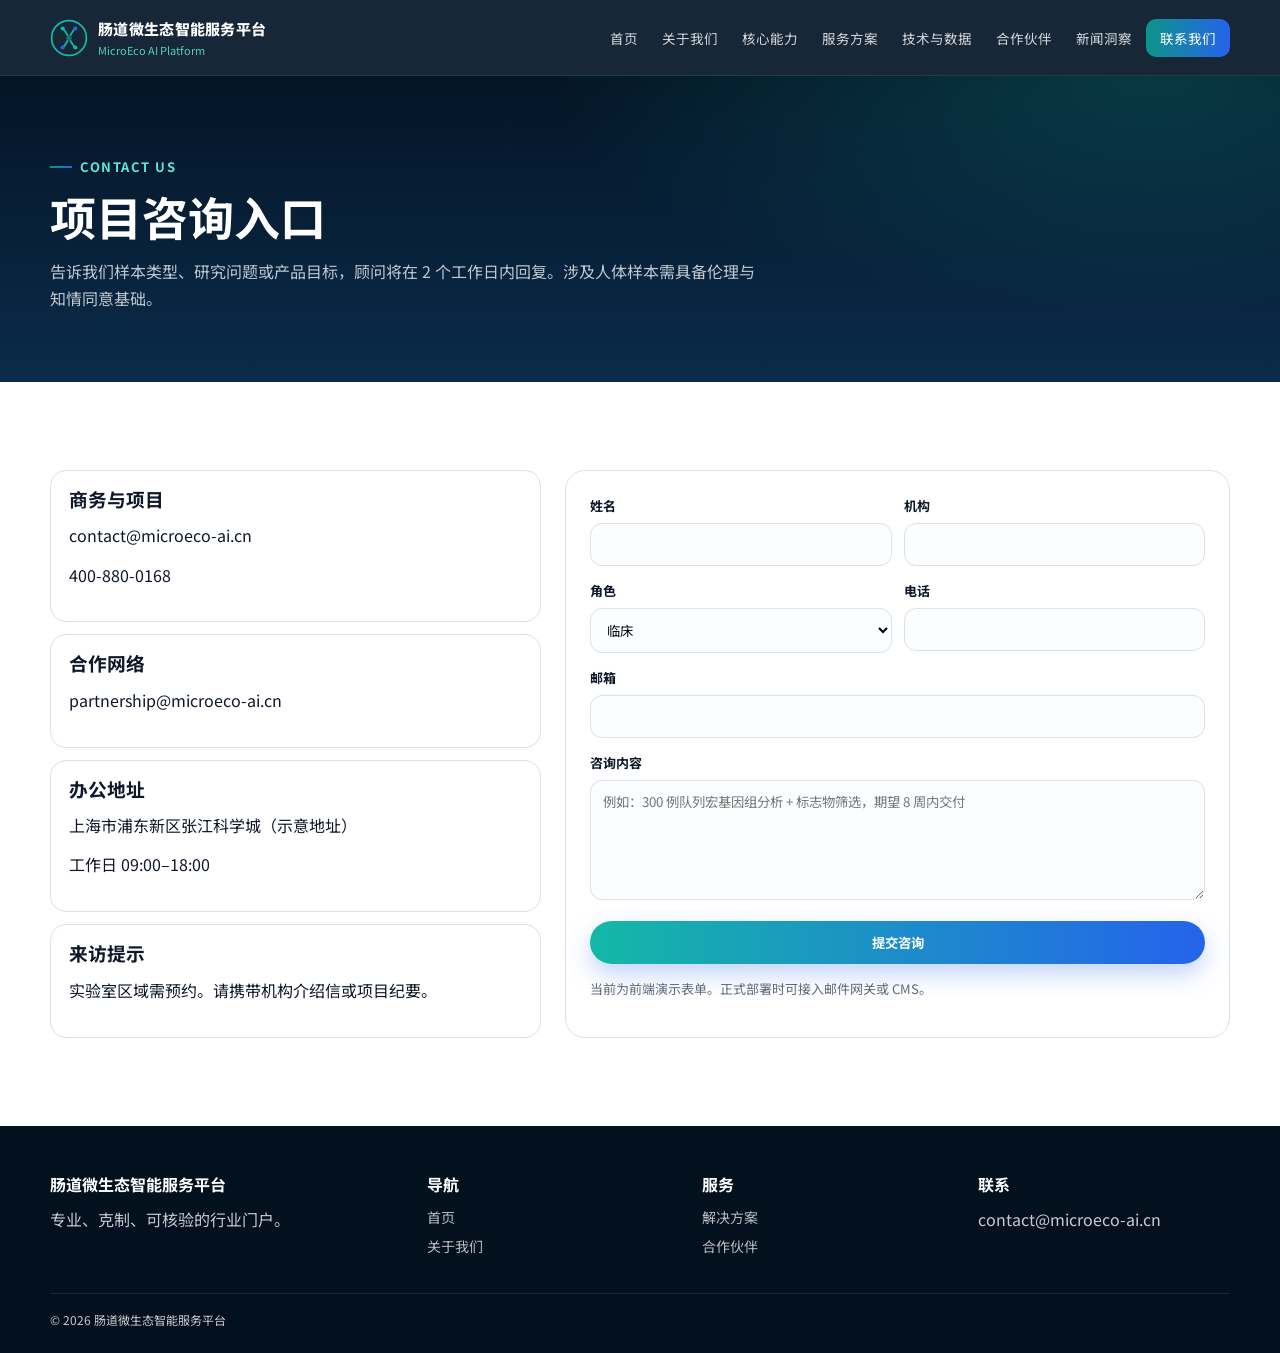
==== contact.html @ e9643767 "Add files via upload" ====
<!DOCTYPE html>
<html lang="zh-CN">
<head>
  <meta charset="UTF-8">
  <meta name="viewport" content="width=device-width, initial-scale=1.0">
  <title>联系我们 | 肠道微生态智能服务平台</title>
  <link rel="icon" href="assets/logo.svg">
  <link rel="preconnect" href="https://fonts.googleapis.com">
  <link href="https://fonts.googleapis.com/css2?family=Noto+Sans+SC:wght@400;500;700;800&display=swap" rel="stylesheet">
  <link rel="stylesheet" href="css/style.css">
</head>
<body data-page="contact">
  <header class="site-header">
    <div class="container nav">
      <a class="brand" href="index.html">
        <img src="assets/logo.svg" alt="平台标识">
        <span>
          <div class="brand-name">肠道微生态智能服务平台</div>
          <div class="brand-sub">MicroEco AI Platform</div>
        </span>
      </a>
      <button class="nav-toggle" aria-label="打开菜单"><span></span><span></span><span></span></button>
      <nav class="nav-links">
        <a href="index.html" data-page="home">首页</a>
        <a href="about.html" data-page="about">关于我们</a>
        <a href="capabilities.html" data-page="capabilities">核心能力</a>
        <a href="services.html" data-page="services">服务方案</a>
        <a href="technology.html" data-page="technology">技术与数据</a>
        <a href="partnerships.html" data-page="partnerships">合作伙伴</a>
        <a href="news.html" data-page="news">新闻洞察</a>
        <a href="contact.html" data-page="contact" class="nav-cta">联系我们</a>
      </nav>
    </div>
  </header>

  <section class="page-hero">
    <div class="container">
      <div class="eyebrow" style="color:#5eead4">Contact Us</div>
      <h1>项目咨询入口</h1>
      <p>告诉我们样本类型、研究问题或产品目标，顾问将在 2 个工作日内回复。涉及人体样本需具备伦理与知情同意基础。</p>
    </div>
  </section>

  <section class="section">
    <div class="container contact-grid">
      <div class="info-list">
        <div class="info-item"><h3>商务与项目</h3><p>contact@microeco-ai.cn</p><p>400-880-0168</p></div>
        <div class="info-item"><h3>合作网络</h3><p>partnership@microeco-ai.cn</p></div>
        <div class="info-item"><h3>办公地址</h3><p>上海市浦东新区张江科学城（示意地址）</p><p>工作日 09:00–18:00</p></div>
        <div class="info-item"><h3>来访提示</h3><p>实验室区域需预约。请携带机构介绍信或项目纪要。</p></div>
      </div>
      <form class="form" data-fake>
        <div class="form-row">
          <div><label>姓名</label><input name="name" required></div>
          <div><label>机构</label><input name="org" required></div>
        </div>
        <div class="form-row">
          <div><label>角色</label>
            <select name="role">
              <option>临床</option>
              <option>科研</option>
              <option>企业</option>
              <option>大健康</option>
            </select>
          </div>
          <div><label>电话</label><input name="phone" required></div>
        </div>
        <div><label>邮箱</label><input type="email" name="email" required></div>
        <div><label>咨询内容</label><textarea name="msg" required placeholder="例如：300 例队列宏基因组分析 + 标志物筛选，期望 8 周内交付"></textarea></div>
        <button class="btn btn-primary" type="submit">提交咨询</button>
        <p class="form-note">当前为前端演示表单。正式部署时可接入邮件网关或 CMS。</p>
      </form>
    </div>
  </section>

  <div class="toast" id="toast"></div>
  <footer class="site-footer">
    <div class="container footer-grid">
      <div><h4>肠道微生态智能服务平台</h4><p>专业、克制、可核验的行业门户。</p></div>
      <div><h4>导航</h4><a href="index.html">首页</a><a href="about.html">关于我们</a></div>
      <div><h4>服务</h4><a href="services.html">解决方案</a><a href="partnerships.html">合作伙伴</a></div>
      <div><h4>联系</h4><p>contact@microeco-ai.cn</p></div>
    </div>
    <div class="container copy">© 2026 肠道微生态智能服务平台</div>
  </footer>
  <script src="js/main.js"></script>
</body>
</html>
---- css/style.css ----
:root {
  --navy: #041526;
  --navy-2: #0a2744;
  --ink: #0f172a;
  --muted: #5b6b7c;
  --line: #d7e2ec;
  --paper: #f3f7fb;
  --white: #ffffff;
  --teal: #0d9488;
  --teal-2: #14b8a6;
  --blue: #2563eb;
  --mint: #5eead4;
  --gold: #f59e0b;
  --shadow: 0 18px 50px rgba(4, 21, 38, 0.12);
  --radius: 18px;
  --max: 1180px;
  --nav-h: 76px;
}

* { box-sizing: border-box; }
html { scroll-behavior: smooth; }
body {
  margin: 0;
  font-family: "Noto Sans SC", "PingFang SC", "Microsoft YaHei", sans-serif;
  color: var(--ink);
  background: var(--white);
  line-height: 1.7;
}
img { max-width: 100%; display: block; }
a { color: inherit; text-decoration: none; }
button, input, textarea, select { font-family: inherit; }
h1, h2, h3, h4 { margin: 0 0 12px; line-height: 1.25; font-weight: 700; }
p { margin: 0 0 12px; }
ul { margin: 0; padding: 0; list-style: none; }

.container { width: min(var(--max), calc(100% - 40px)); margin: 0 auto; }
.section { padding: 88px 0; }
.section.alt { background: var(--paper); }
.eyebrow {
  display: inline-flex;
  align-items: center;
  gap: 8px;
  color: var(--teal);
  font-size: 13px;
  font-weight: 700;
  letter-spacing: 0.12em;
  text-transform: uppercase;
  margin-bottom: 10px;
}
.eyebrow::before {
  content: "";
  width: 22px;
  height: 2px;
  background: linear-gradient(90deg, var(--teal), var(--blue));
}
.lead { color: var(--muted); font-size: 16px; max-width: 720px; }

.site-header {
  position: sticky;
  top: 0;
  z-index: 50;
  height: var(--nav-h);
  background: rgba(4, 21, 38, 0.92);
  backdrop-filter: blur(16px);
  border-bottom: 1px solid rgba(94, 234, 212, 0.12);
}
.nav {
  height: var(--nav-h);
  display: flex;
  align-items: center;
  justify-content: space-between;
  gap: 18px;
}
.brand {
  display: flex;
  align-items: center;
  gap: 10px;
  color: #fff;
  min-width: 210px;
}
.brand img { width: 38px; height: 38px; }
.brand-name { font-weight: 800; font-size: 15px; letter-spacing: 0.02em; }
.brand-sub { font-size: 11px; color: var(--mint); opacity: 0.85; }

.nav-links {
  display: flex;
  align-items: center;
  gap: 4px;
}
.nav-links a {
  color: rgba(255,255,255,0.82);
  font-size: 13.5px;
  padding: 8px 10px;
  border-radius: 10px;
  white-space: nowrap;
}
.nav-links a:hover,
.nav-links a.active {
  color: #fff;
  background: rgba(20, 184, 166, 0.18);
}
.nav-cta {
  background: linear-gradient(90deg, var(--teal), var(--blue)) !important;
  color: #fff !important;
  padding: 8px 14px !important;
}
.nav-toggle {
  display: none;
  width: 42px;
  height: 42px;
  border: 1px solid rgba(255,255,255,0.2);
  background: transparent;
  border-radius: 10px;
  cursor: pointer;
}
.nav-toggle span {
  display: block;
  width: 18px;
  height: 2px;
  background: #fff;
  margin: 5px auto;
}

.hero {
  position: relative;
  overflow: hidden;
  background:
    radial-gradient(900px 420px at 85% 10%, rgba(37, 99, 235, 0.28), transparent 55%),
    radial-gradient(700px 380px at 10% 80%, rgba(13, 148, 136, 0.28), transparent 50%),
    linear-gradient(180deg, #041526 0%, #082844 100%);
  color: #fff;
  min-height: 86vh;
  display: flex;
  align-items: center;
  padding: 70px 0 90px;
}
.hero canvas {
  position: absolute;
  inset: 0;
  width: 100%;
  height: 100%;
  opacity: 0.45;
}
.hero-grid {
  position: relative;
  z-index: 1;
  display: grid;
  grid-template-columns: 1.15fr 0.85fr;
  gap: 48px;
  align-items: center;
}
.hero h1 {
  font-size: clamp(32px, 4.6vw, 56px);
  letter-spacing: -0.03em;
  margin: 8px 0 18px;
}
.hero p { color: rgba(255,255,255,0.78); font-size: 17px; }
.hero-actions { display: flex; gap: 12px; margin-top: 28px; flex-wrap: wrap; }
.btn {
  display: inline-flex;
  align-items: center;
  justify-content: center;
  gap: 8px;
  border: 0;
  border-radius: 999px;
  padding: 12px 22px;
  font-weight: 700;
  cursor: pointer;
  transition: transform .2s ease, box-shadow .2s ease;
}
.btn:hover { transform: translateY(-2px); }
.btn-primary {
  color: #fff;
  background: linear-gradient(90deg, var(--teal-2), var(--blue));
  box-shadow: 0 10px 24px rgba(37, 99, 235, 0.28);
}
.btn-ghost {
  color: #fff;
  background: transparent;
  border: 1px solid rgba(255,255,255,0.28);
}
.btn-outline {
  color: var(--navy);
  background: #fff;
  border: 1px solid var(--line);
}

.hero-panel {
  background: rgba(255,255,255,0.06);
  border: 1px solid rgba(255,255,255,0.12);
  border-radius: 24px;
  padding: 22px;
  backdrop-filter: blur(10px);
}
.orbit {
  height: 320px;
  position: relative;
  display: grid;
  place-items: center;
}
.orbit-core {
  width: 92px;
  height: 92px;
  border-radius: 50%;
  background: radial-gradient(circle, #5eead4, #2563eb);
  display: grid;
  place-items: center;
  font-weight: 800;
  box-shadow: 0 0 40px rgba(94, 234, 212, 0.45);
  z-index: 2;
}
.orbit-ring {
  position: absolute;
  border: 1px dashed rgba(255,255,255,0.18);
  border-radius: 50%;
  animation: spin 22s linear infinite;
}
.orbit-ring.r1 { width: 170px; height: 170px; }
.orbit-ring.r2 { width: 250px; height: 250px; animation-duration: 32s; animation-direction: reverse; }
.node {
  position: absolute;
  width: 74px;
  padding: 8px 6px;
  border-radius: 12px;
  background: rgba(4, 21, 38, 0.75);
  border: 1px solid rgba(94, 234, 212, 0.3);
  font-size: 12px;
  text-align: center;
}
.r1 .node:nth-child(1) { top: -12px; left: 48px; }
.r1 .node:nth-child(2) { bottom: -8px; right: 18px; }
.r2 .node:nth-child(1) { top: 18px; right: -10px; }
.r2 .node:nth-child(2) { bottom: 28px; left: -16px; }
.r2 .node:nth-child(3) { top: 110px; right: -28px; }
@keyframes spin { to { transform: rotate(360deg); } }

.stats {
  display: grid;
  grid-template-columns: repeat(4, 1fr);
  gap: 18px;
  margin-top: -42px;
  position: relative;
  z-index: 2;
}
.stat-card {
  background: #fff;
  border-radius: var(--radius);
  padding: 22px;
  box-shadow: var(--shadow);
  border: 1px solid #e8f0f6;
}
.stat-card b {
  display: block;
  font-size: 32px;
  color: var(--navy);
  letter-spacing: -0.03em;
}
.stat-card span { color: var(--muted); font-size: 13px; }

.cards-5, .cards-4, .cards-3, .cards-2 {
  display: grid;
  gap: 18px;
}
.cards-5 { grid-template-columns: repeat(5, 1fr); }
.cards-4 { grid-template-columns: repeat(4, 1fr); }
.cards-3 { grid-template-columns: repeat(3, 1fr); }
.cards-2 { grid-template-columns: repeat(2, 1fr); }
.card {
  background: #fff;
  border: 1px solid var(--line);
  border-radius: var(--radius);
  padding: 22px;
  transition: transform .2s ease, box-shadow .2s ease;
}
.card:hover { transform: translateY(-4px); box-shadow: var(--shadow); }
.icon {
  width: 44px;
  height: 44px;
  border-radius: 12px;
  display: grid;
  place-items: center;
  margin-bottom: 14px;
  background: linear-gradient(135deg, rgba(13,148,136,.14), rgba(37,99,235,.14));
  font-size: 20px;
}
.card h3 { font-size: 18px; }
.card p { color: var(--muted); font-size: 14px; }

.page-hero {
  background:
    radial-gradient(600px 240px at 90% 0%, rgba(20,184,166,.22), transparent),
    linear-gradient(180deg, #041526, #0a2b4a);
  color: #fff;
  padding: 72px 0 58px;
}
.page-hero h1 { font-size: clamp(30px, 4vw, 46px); }
.page-hero p { color: rgba(255,255,255,.75); max-width: 720px; }

.timeline { position: relative; margin-top: 28px; }
.timeline::before {
  content: "";
  position: absolute;
  left: 16px;
  top: 0;
  bottom: 0;
  width: 2px;
  background: linear-gradient(var(--teal), var(--blue));
}
.tl-item {
  position: relative;
  padding: 0 0 28px 52px;
}
.tl-item::before {
  content: "";
  position: absolute;
  left: 8px;
  top: 6px;
  width: 16px;
  height: 16px;
  border-radius: 50%;
  background: #fff;
  border: 3px solid var(--teal);
}
.tl-year { color: var(--teal); font-weight: 800; }

.arch {
  display: grid;
  grid-template-columns: 1.1fr 0.9fr;
  gap: 28px;
  align-items: center;
}
.arch-map {
  display: grid;
  gap: 12px;
}
.arch-row { display: grid; grid-template-columns: repeat(3, 1fr); gap: 12px; }
.arch-node {
  background: #fff;
  border: 1px solid var(--line);
  border-radius: 14px;
  padding: 16px;
  text-align: center;
  cursor: pointer;
}
.arch-node.active, .arch-node:hover {
  border-color: var(--teal);
  box-shadow: 0 8px 24px rgba(13,148,136,.12);
}
.arch-detail {
  min-height: 220px;
  background: linear-gradient(180deg, #062033, #0b3658);
  color: #fff;
  border-radius: 20px;
  padding: 24px;
}
.arch-detail p { color: rgba(255,255,255,.78); }

.layers { display: grid; gap: 14px; }
.layer {
  display: grid;
  grid-template-columns: 140px 1fr;
  gap: 16px;
  background: #fff;
  border: 1px solid var(--line);
  border-radius: 16px;
  padding: 16px 18px;
}
.layer-tag {
  display: grid;
  place-items: center;
  border-radius: 12px;
  color: #fff;
  font-weight: 800;
  background: linear-gradient(180deg, var(--teal), var(--blue));
}
.chart-box {
  height: 380px;
  background: #fff;
  border: 1px solid var(--line);
  border-radius: 18px;
  padding: 10px;
}

.flow {
  display: grid;
  grid-template-columns: repeat(5, 1fr);
  gap: 12px;
}
.flow-step {
  position: relative;
  background: #fff;
  border-radius: 16px;
  padding: 18px;
  border: 1px solid var(--line);
}
.flow-step b { color: var(--teal); display: block; margin-bottom: 6px; }

.logo-wall {
  display: grid;
  grid-template-columns: repeat(6, 1fr);
  gap: 12px;
}
.logo-tile {
  height: 86px;
  border: 1px dashed var(--line);
  border-radius: 14px;
  display: grid;
  place-items: center;
  color: #4b6280;
  background: #fff;
  font-weight: 700;
  font-size: 13px;
  text-align: center;
  padding: 8px;
}

.form {
  display: grid;
  gap: 14px;
  background: #fff;
  border: 1px solid var(--line);
  border-radius: 20px;
  padding: 24px;
}
.form-row { display: grid; grid-template-columns: 1fr 1fr; gap: 12px; }
label { font-size: 13px; font-weight: 700; display: block; margin-bottom: 6px; }
input, textarea, select {
  width: 100%;
  border: 1px solid var(--line);
  border-radius: 12px;
  padding: 11px 12px;
  outline: none;
  background: #fbfdff;
}
input:focus, textarea:focus, select:focus { border-color: var(--teal); }
textarea { min-height: 120px; resize: vertical; }
.form-note { color: var(--muted); font-size: 13px; }

.contact-grid {
  display: grid;
  grid-template-columns: 0.85fr 1.15fr;
  gap: 24px;
}
.info-list { display: grid; gap: 12px; }
.info-item {
  background: #fff;
  border: 1px solid var(--line);
  border-radius: 16px;
  padding: 16px 18px;
}

.news-grid { display: grid; grid-template-columns: 1.15fr 0.85fr; gap: 18px; }
.news-feature {
  min-height: 340px;
  border-radius: 22px;
  padding: 28px;
  color: #fff;
  background:
    linear-gradient(180deg, rgba(4,21,38,.2), rgba(4,21,38,.82)),
    radial-gradient(circle at 20% 20%, #14b8a6, #1d4ed8);
  display: flex;
  flex-direction: column;
  justify-content: flex-end;
}
.news-list { display: grid; gap: 12px; }
.news-item {
  background: #fff;
  border: 1px solid var(--line);
  border-radius: 16px;
  padding: 16px 18px;
}
.tag {
  display: inline-block;
  font-size: 12px;
  color: var(--teal);
  background: rgba(13,148,136,.1);
  border-radius: 999px;
  padding: 3px 8px;
  margin-bottom: 8px;
}

.chat {
  background: #071a2c;
  color: #fff;
  border-radius: 20px;
  overflow: hidden;
}
.chat-head { padding: 16px 18px; border-bottom: 1px solid rgba(255,255,255,.08); }
.chat-body { height: 280px; overflow: auto; padding: 16px; display: grid; gap: 10px; }
.bubble {
  max-width: 86%;
  padding: 10px 12px;
  border-radius: 14px;
  font-size: 14px;
}
.bubble.bot { background: rgba(20,184,166,.18); }
.bubble.user { background: rgba(37,99,235,.28); margin-left: auto; }
.chat-quick { display: flex; flex-wrap: wrap; gap: 8px; padding: 0 16px 12px; }
.chip {
  border: 1px solid rgba(255,255,255,.16);
  background: transparent;
  color: #fff;
  border-radius: 999px;
  padding: 6px 10px;
  cursor: pointer;
  font-size: 12px;
}

.site-footer {
  background: #03111f;
  color: rgba(255,255,255,.78);
  padding: 48px 0 22px;
}
.footer-grid {
  display: grid;
  grid-template-columns: 1.4fr 1fr 1fr 1fr;
  gap: 24px;
  margin-bottom: 28px;
}
.site-footer h4 { color: #fff; }
.site-footer a { color: rgba(255,255,255,.72); font-size: 14px; display: block; margin: 6px 0; }
.copy { border-top: 1px solid rgba(255,255,255,.08); padding-top: 16px; font-size: 12px; }

.reveal { opacity: 0; transform: translateY(18px); animation: fadeUp .7s ease forwards; }
.reveal:nth-child(2) { animation-delay: .08s; }
.reveal:nth-child(3) { animation-delay: .16s; }
.reveal:nth-child(4) { animation-delay: .24s; }
@keyframes fadeUp { to { opacity: 1; transform: none; } }

.toast {
  position: fixed;
  right: 20px;
  bottom: 20px;
  background: var(--navy);
  color: #fff;
  padding: 12px 16px;
  border-radius: 12px;
  display: none;
  z-index: 80;
}

@media (max-width: 1100px) {
  .cards-5, .flow, .logo-wall { grid-template-columns: repeat(3, 1fr); }
  .hero-grid, .arch, .contact-grid, .news-grid { grid-template-columns: 1fr; }
  .stats { grid-template-columns: repeat(2, 1fr); }
  .nav-links { display: none; }
  .nav-links.open {
    display: flex;
    flex-direction: column;
    position: absolute;
    top: var(--nav-h);
    left: 0;
    right: 0;
    background: #041526;
    padding: 12px 18px 18px;
    align-items: stretch;
  }
  .nav-toggle { display: block; }
  .site-header { position: sticky; }
}
@media (max-width: 720px) {
  .cards-5, .cards-4, .cards-3, .cards-2, .flow, .logo-wall, .form-row, .stats, .footer-grid, .arch-row, .layer {
    grid-template-columns: 1fr;
  }
  .container { width: min(var(--max), calc(100% - 28px)); }
  .section { padding: 64px 0; }
  .orbit { height: 260px; }
}
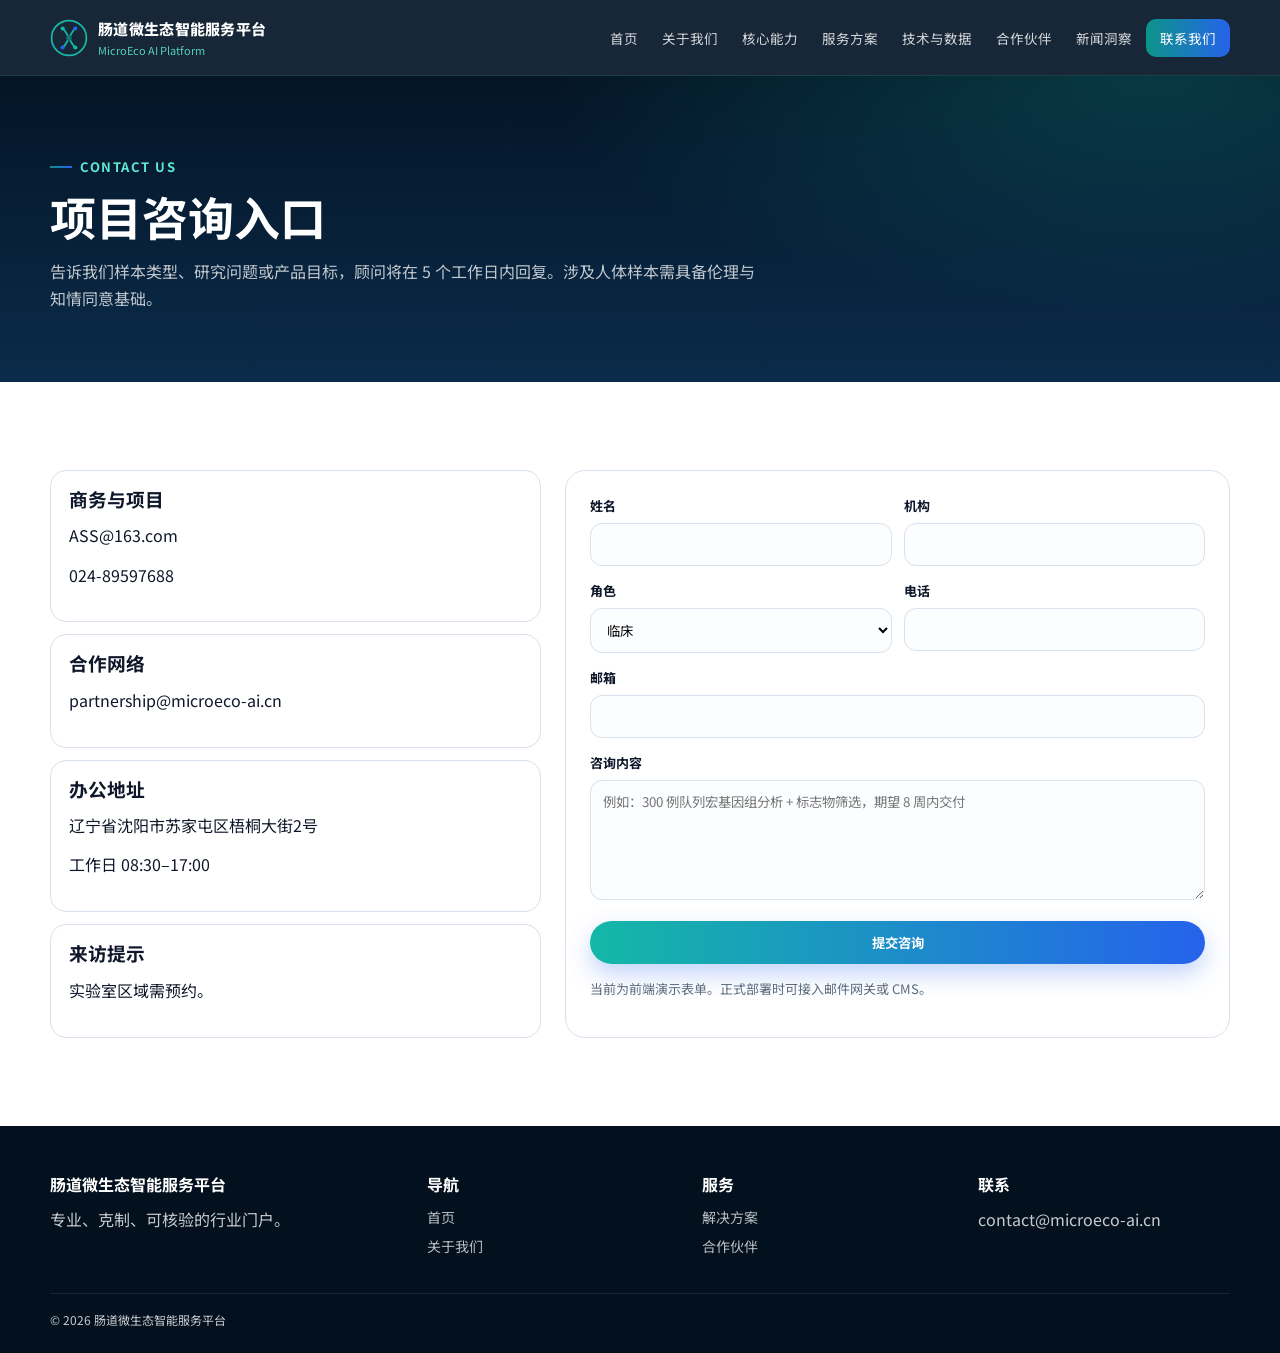
==== commit 9ee563b2: "Add files via upload" ====
--- a/contact.html
+++ b/contact.html
@@ -37,17 +37,17 @@
     <div class="container">
       <div class="eyebrow" style="color:#5eead4">Contact Us</div>
       <h1>项目咨询入口</h1>
-      <p>告诉我们样本类型、研究问题或产品目标，顾问将在 2 个工作日内回复。涉及人体样本需具备伦理与知情同意基础。</p>
+      <p>告诉我们样本类型、研究问题或产品目标，顾问将在 5 个工作日内回复。涉及人体样本需具备伦理与知情同意基础。</p>
     </div>
   </section>
 
   <section class="section">
     <div class="container contact-grid">
       <div class="info-list">
-        <div class="info-item"><h3>商务与项目</h3><p>contact@microeco-ai.cn</p><p>400-880-0168</p></div>
+        <div class="info-item"><h3>商务与项目</h3><p>ASS@163.com</p><p>024-89597688</p></div>
         <div class="info-item"><h3>合作网络</h3><p>partnership@microeco-ai.cn</p></div>
-        <div class="info-item"><h3>办公地址</h3><p>上海市浦东新区张江科学城（示意地址）</p><p>工作日 09:00–18:00</p></div>
-        <div class="info-item"><h3>来访提示</h3><p>实验室区域需预约。请携带机构介绍信或项目纪要。</p></div>
+        <div class="info-item"><h3>办公地址</h3><p>辽宁省沈阳市苏家屯区梧桐大街2号</p><p>工作日 08:30–17:00</p></div>
+        <div class="info-item"><h3>来访提示</h3><p>实验室区域需预约。</p></div>
       </div>
       <form class="form" data-fake>
         <div class="form-row">
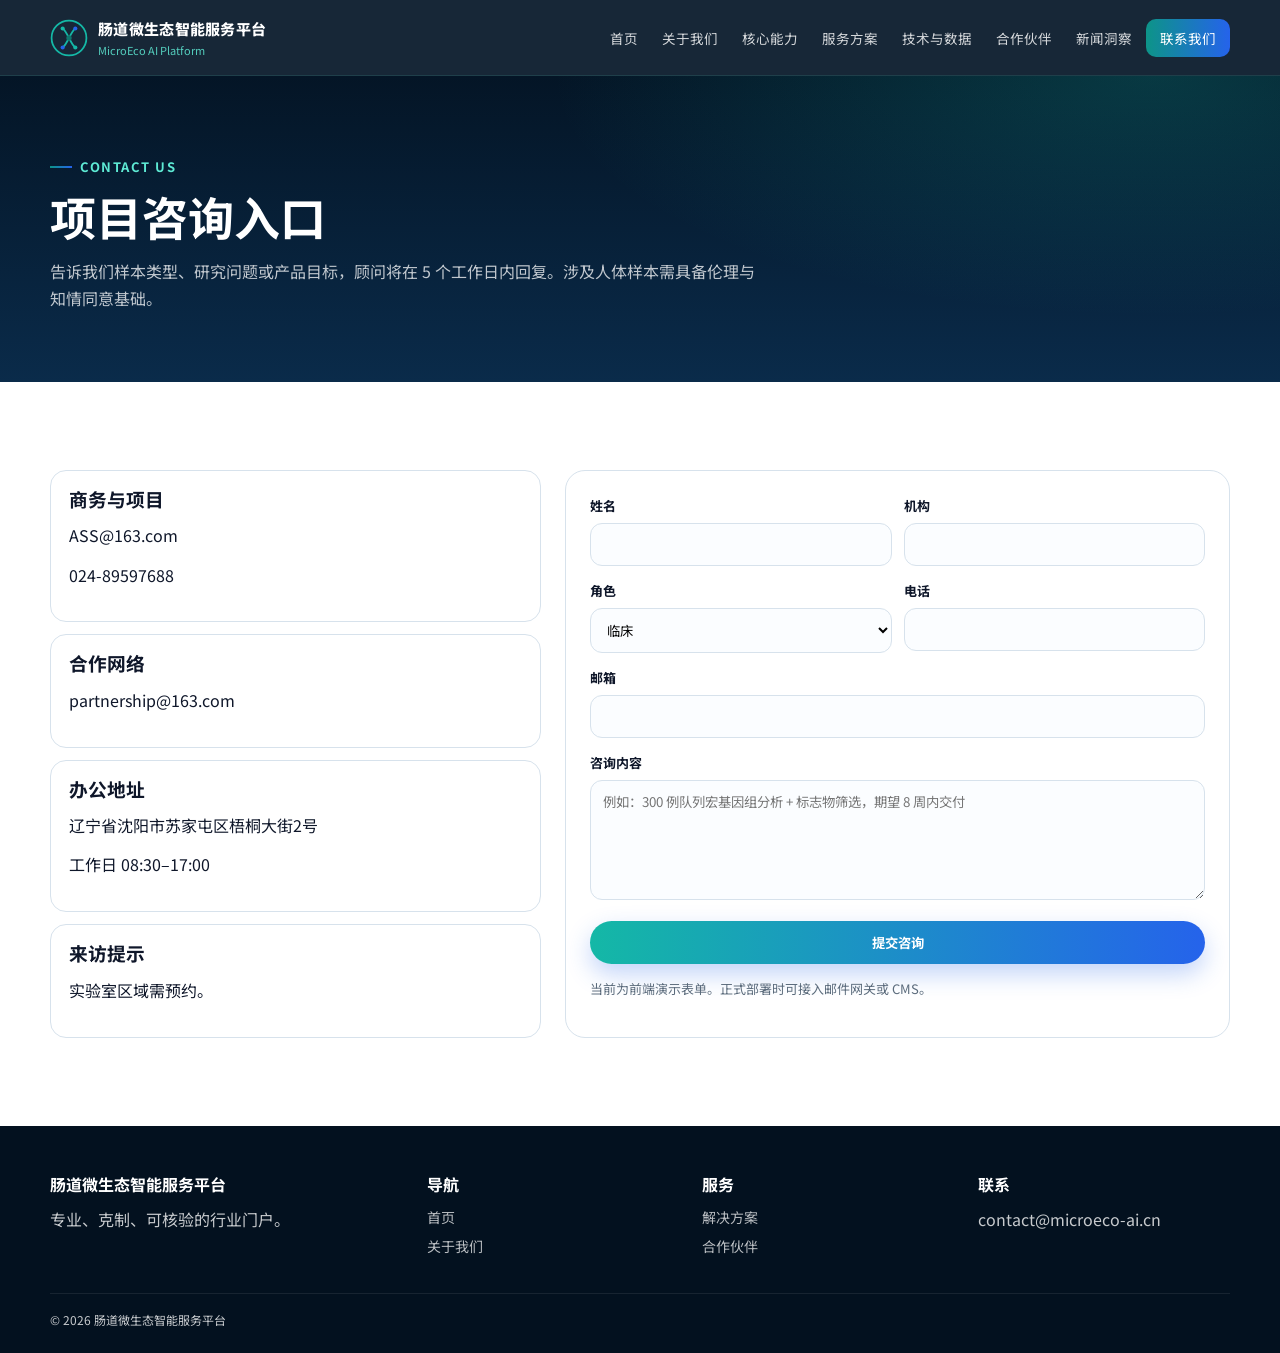
==== commit d0772a01: "Add files via upload" ====
--- a/contact.html
+++ b/contact.html
@@ -45,7 +45,7 @@
     <div class="container contact-grid">
       <div class="info-list">
         <div class="info-item"><h3>商务与项目</h3><p>ASS@163.com</p><p>024-89597688</p></div>
-        <div class="info-item"><h3>合作网络</h3><p>partnership@microeco-ai.cn</p></div>
+        <div class="info-item"><h3>合作网络</h3><p>partnership@163.com</p></div>
         <div class="info-item"><h3>办公地址</h3><p>辽宁省沈阳市苏家屯区梧桐大街2号</p><p>工作日 08:30–17:00</p></div>
         <div class="info-item"><h3>来访提示</h3><p>实验室区域需预约。</p></div>
       </div>
